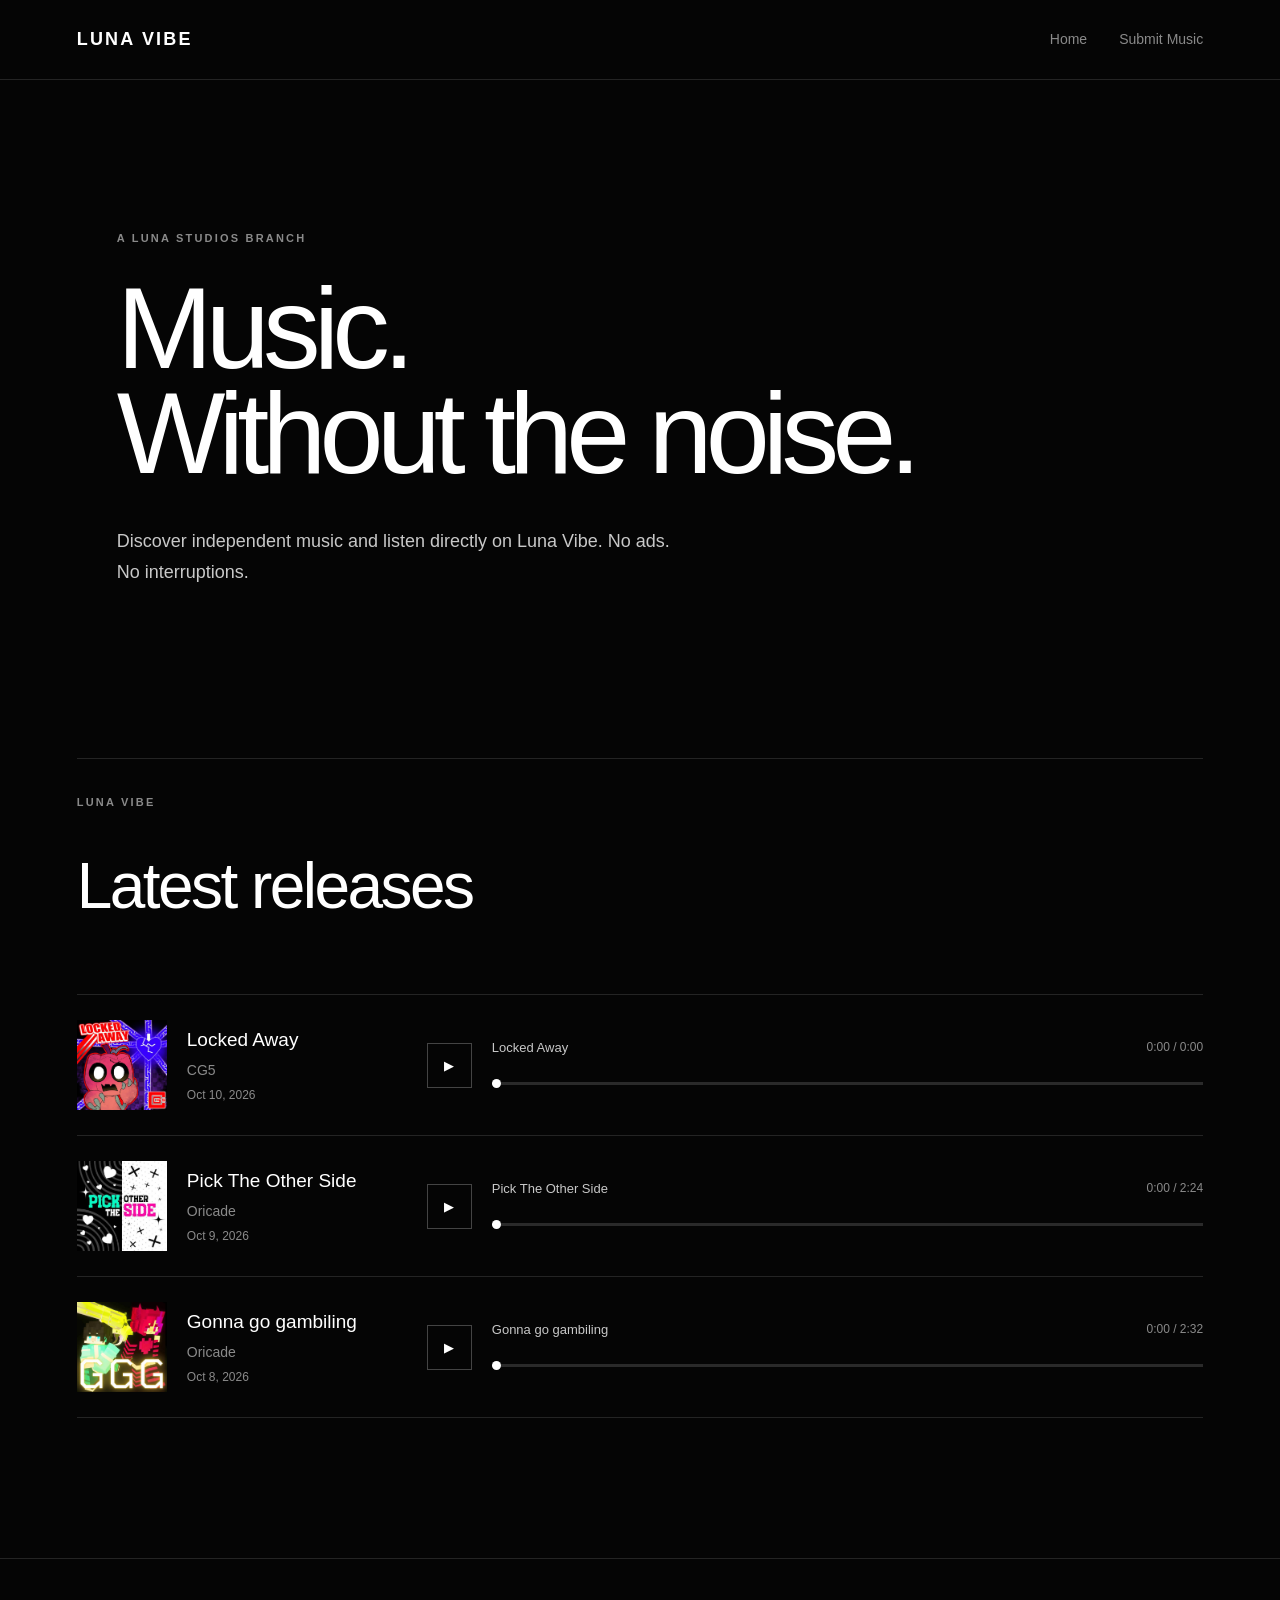
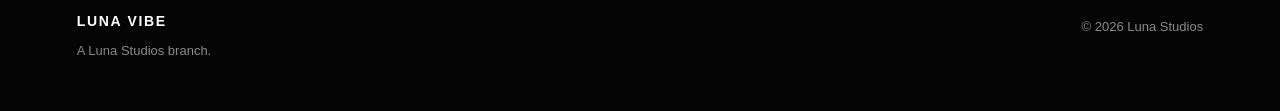
==== index.html @ 4214385b "Add files via upload" ====
<!DOCTYPE html>
<html lang="en">
<head>
    <meta charset="UTF-8">
    <meta name="viewport" content="width=device-width, initial-scale=1.0">

    <title>Luna Vibe</title>

    <link rel="stylesheet" href="css/style.css">
</head>

<body>

    <header class="navbar">

        <a href="index.html" class="logo">
            LUNA VIBE
        </a>

        <nav>
            <a href="index.html">Home</a>
            <a href="submit.html">Submit Music</a>
        </nav>

    </header>


    <main>

        <section class="hero">

            <p class="eyebrow">A LUNA STUDIOS BRANCH</p>

            <h1>Music.<br>Without the noise.</h1>

            <p class="hero-description">
                Discover independent music and listen directly on Luna Vibe.
                No ads. No interruptions.
            </p>

        </section>


        <section class="music-section">

            <div class="section-header">
                <p class="eyebrow">LUNA VIBE</p>
                <h2>Latest releases</h2>
            </div>


            <div id="song-list">

                <!-- Songs will be added here by JavaScript -->

                <div class="empty-state">
                    <p>No music has been released yet.</p>
                </div>

            </div>

        </section>

    </main>


    <footer>

        <div class="footer-left">
            <strong>LUNA VIBE</strong>
            <p>A Luna Studios branch.</p>
        </div>

        <div class="footer-right">
            <p>© 2026 Luna Studios</p>
        </div>

    </footer>


    <script src="js/songs.js"></script>
    <script src="js/player.js"></script>

</body>
</html>
---- css/style.css ----
/* =========================================
   LUNA VIBE
   Main Stylesheet
   ========================================= */

:root {
    --black: #050505;
    --dark-gray: #0d0d0d;
    --gray: #8a8a8a;
    --light-gray: #c8c8c8;
    --white: #ffffff;
    --border: #242424;
}

* {
    margin: 0;
    padding: 0;
    box-sizing: border-box;
}

html {
    scroll-behavior: smooth;
}

body {
    background: var(--black);
    color: var(--white);
    font-family: Arial, Helvetica, sans-serif;
    line-height: 1.5;
}

/* =========================================
   NAVIGATION
   ========================================= */

.navbar {
    width: 100%;
    height: 80px;

    display: flex;
    align-items: center;
    justify-content: space-between;

    padding: 0 6%;

    border-bottom: 1px solid var(--border);
}

.logo {
    color: var(--white);
    text-decoration: none;

    font-size: 18px;
    font-weight: 700;
    letter-spacing: 0.12em;
}

nav {
    display: flex;
    gap: 32px;
}

nav a {
    color: var(--gray);
    text-decoration: none;

    font-size: 14px;

    transition: color 0.2s ease;
}

nav a:hover {
    color: var(--white);
}

/* =========================================
   HERO
   ========================================= */

.hero {
    max-width: 1200px;

    margin: 0 auto;

    padding: 150px 6% 170px;
}

.eyebrow {
    color: var(--gray);

    font-size: 11px;
    font-weight: 700;

    letter-spacing: 0.2em;

    margin-bottom: 28px;
}

.hero h1 {
    max-width: 900px;

    font-size: clamp(60px, 9vw, 130px);

    font-weight: 500;

    letter-spacing: -0.06em;

    line-height: 0.92;

    margin-bottom: 40px;
}

.hero-description {
    max-width: 560px;

    color: var(--light-gray);

    font-size: 18px;

    line-height: 1.7;
}

/* =========================================
   MUSIC SECTION
   ========================================= */

.music-section {
    width: 88%;

    max-width: 1400px;

    margin: 0 auto;

    padding-bottom: 140px;
}

.section-header {
    border-top: 1px solid var(--border);

    padding-top: 35px;

    margin-bottom: 60px;
}

.section-header h2 {
    font-size: clamp(38px, 5vw, 70px);

    font-weight: 500;

    letter-spacing: -0.04em;
}

/* =========================================
   EMPTY STATE
   ========================================= */

.empty-state {
    border-top: 1px solid var(--border);
    border-bottom: 1px solid var(--border);

    padding: 60px 0;
}

.empty-state p {
    color: var(--gray);

    font-size: 16px;
}

/* =========================================
   FOOTER
   ========================================= */

footer {
    border-top: 1px solid var(--border);

    padding: 50px 6%;

    display: flex;
    justify-content: space-between;
    gap: 30px;
}

.footer-left strong {
    font-size: 14px;

    letter-spacing: 0.12em;
}

.footer-left p,
.footer-right p {
    color: var(--gray);

    font-size: 13px;

    margin-top: 8px;
}

/* =========================================
   MOBILE
   ========================================= */

@media (max-width: 700px) {

    .navbar {
        height: auto;

        padding: 25px 6%;

        align-items: flex-start;

        gap: 25px;
    }

    nav {
        gap: 18px;

        flex-direction: column;

        align-items: flex-end;
    }

    .hero {
        padding: 100px 6% 120px;
    }

    .hero h1 {
        font-size: clamp(52px, 15vw, 90px);
    }

    .hero-description {
        font-size: 16px;
    }

    .music-section {
        width: 88%;
    }

    footer {
        flex-direction: column;
    }
}

 /* =========================================
    SONG CARDS
    ========================================= */

.song-card {
    display: flex;
    align-items: center;
    gap: 30px;

    padding: 25px 0;

    border-top: 1px solid var(--border);

    transition: border-color 0.2s ease;
}

.song-card:last-child {
    border-bottom: 1px solid var(--border);
}

.song-card:hover {
    border-color: #444444;
}


/* =========================================
   SONG INFORMATION
   ========================================= */

.song-info {
    width: 320px;

    display: flex;
    align-items: center;

    gap: 20px;

    flex-shrink: 0;
}

.song-cover {
    width: 90px;
    height: 90px;

    object-fit: cover;

    background: var(--dark-gray);

    display: block;
}

.song-details h3 {
    font-size: 19px;

    font-weight: 500;

    margin-bottom: 5px;
}

.song-details p {
    color: var(--gray);

    font-size: 14px;
}


/* =========================================
   MUSIC PLAYER
   ========================================= */

.music-player {
    flex: 1;

    display: flex;
    align-items: center;

    gap: 20px;
}


/* =========================================
   PLAY BUTTON
   ========================================= */

.play-button {
    width: 45px;
    height: 45px;

    border: 1px solid #444444;

    background: transparent;

    color: var(--white);

    cursor: pointer;

    font-size: 13px;

    display: flex;
    align-items: center;
    justify-content: center;

    transition:
        background 0.2s ease,
        color 0.2s ease,
        border-color 0.2s ease;
}

.play-button:hover {
    background: var(--white);

    color: var(--black);

    border-color: var(--white);
}


/* =========================================
   PLAYER CONTENT
   ========================================= */

.player-content {
    flex: 1;
}

.player-top {
    display: flex;

    justify-content: space-between;

    gap: 20px;

    margin-bottom: 10px;
}

.player-title {
    color: var(--light-gray);

    font-size: 13px;
}

.player-time {
    color: var(--gray);

    font-size: 12px;

    white-space: nowrap;
}


/* =========================================
   PROGRESS BAR
   ========================================= */

.progress-bar {
    width: 100%;

    height: 3px;

    appearance: none;

    -webkit-appearance: none;

    background: #2a2a2a;

    outline: none;

    cursor: pointer;
}


/* Chrome / Edge / Safari */

.progress-bar::-webkit-slider-thumb {
    appearance: none;

    -webkit-appearance: none;

    width: 9px;
    height: 9px;

    border-radius: 50%;

    background: var(--white);

    cursor: pointer;
}


/* Firefox */

.progress-bar::-moz-range-thumb {
    width: 9px;
    height: 9px;

    border: none;

    border-radius: 50%;

    background: var(--white);

    cursor: pointer;
}


/* =========================================
   MOBILE
   ========================================= */

@media (max-width: 900px) {

    .song-card {
        align-items: flex-start;

        flex-direction: column;

        gap: 25px;
    }

    .song-info {
        width: 100%;
    }

    .music-player {
        width: 100%;
    }
}

.song-link {
    display: block;
    flex-shrink: 0;
}

.song-title-link {
    color: var(--white);
    text-decoration: none;
}

.song-title-link h3 {
    transition: color 0.2s ease;
}

.song-title-link:hover h3 {
    color: var(--gray);
}

.release-date {
    display: block;

    margin-top: 5px;

    color: var(--gray);

    font-size: 12px;
}


.new-release {
    display: inline-block;

    margin-left: 8px;

    color: var(--gray);

    font-size: 9px;
    font-weight: 700;

    letter-spacing: 0.12em;

    vertical-align: middle;
}


.song-title-link h3 {
    display: flex;
    align-items: center;
    gap: 4px;
}
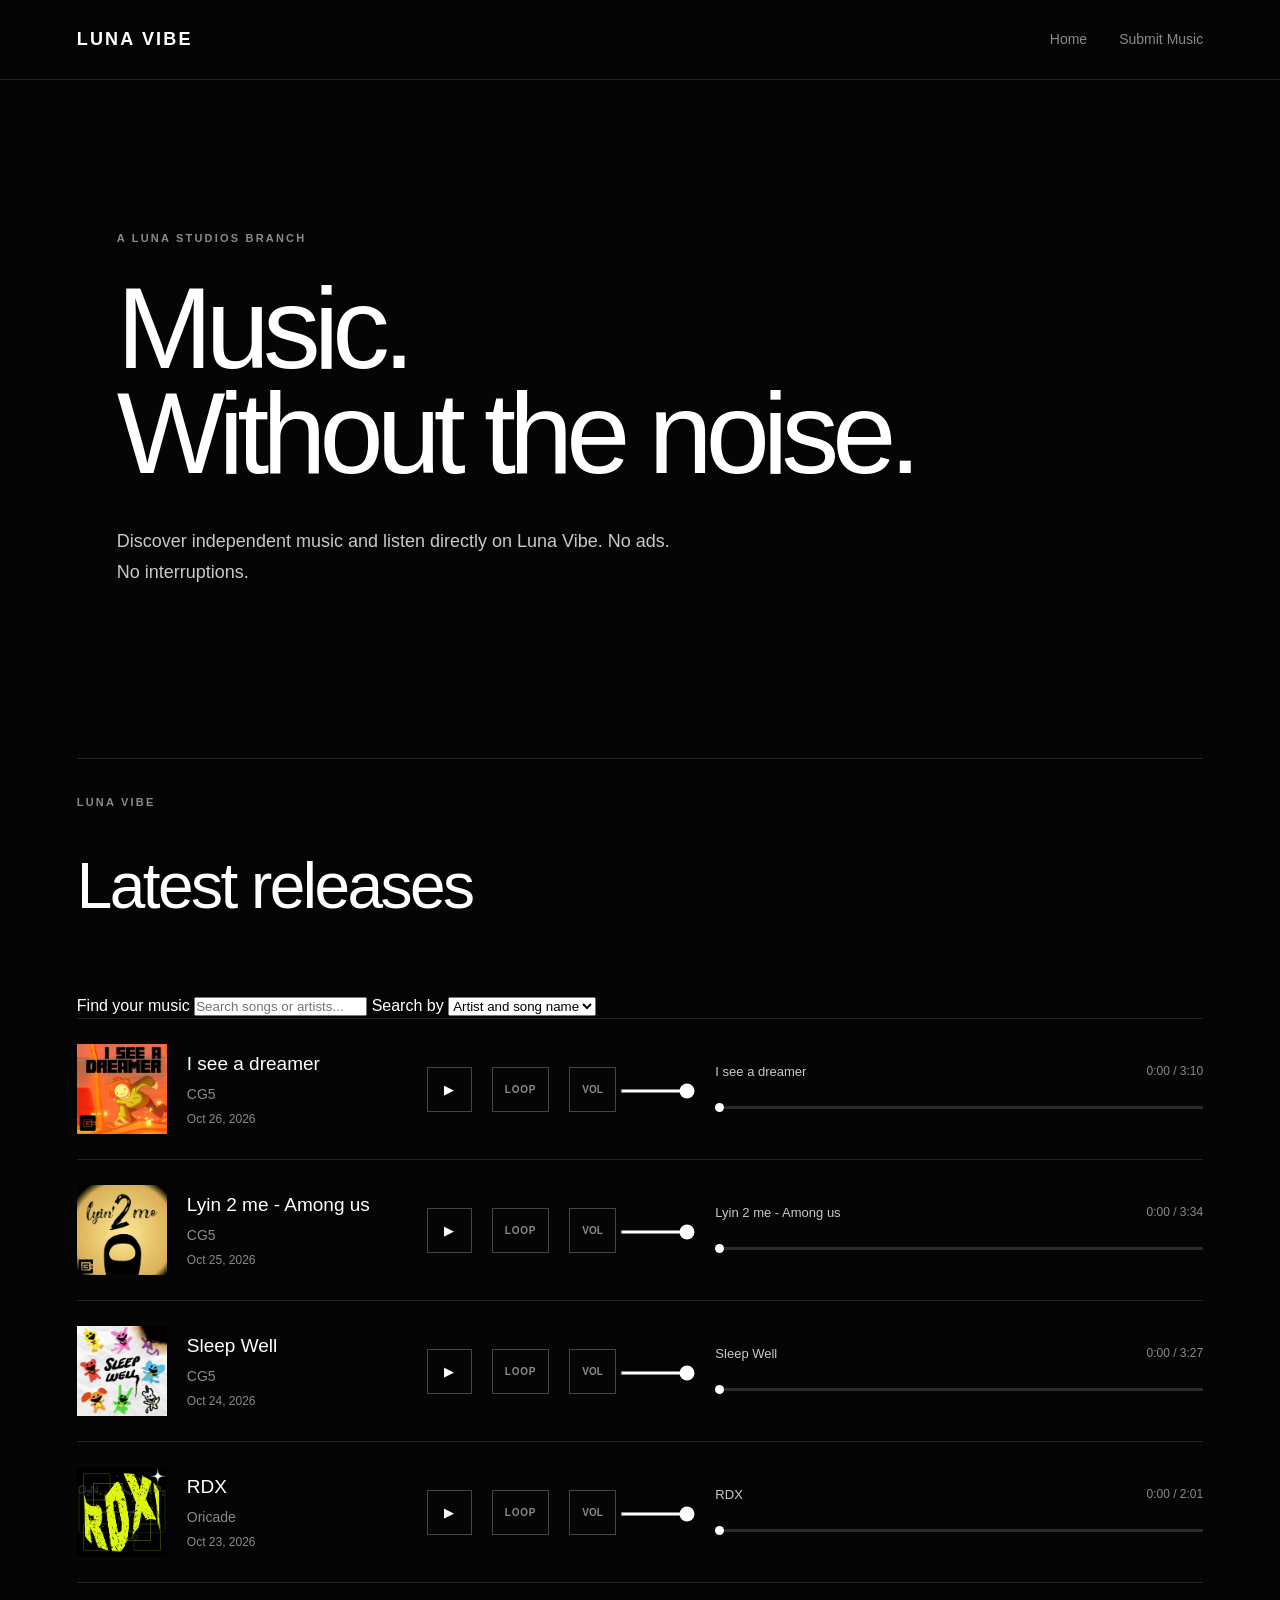
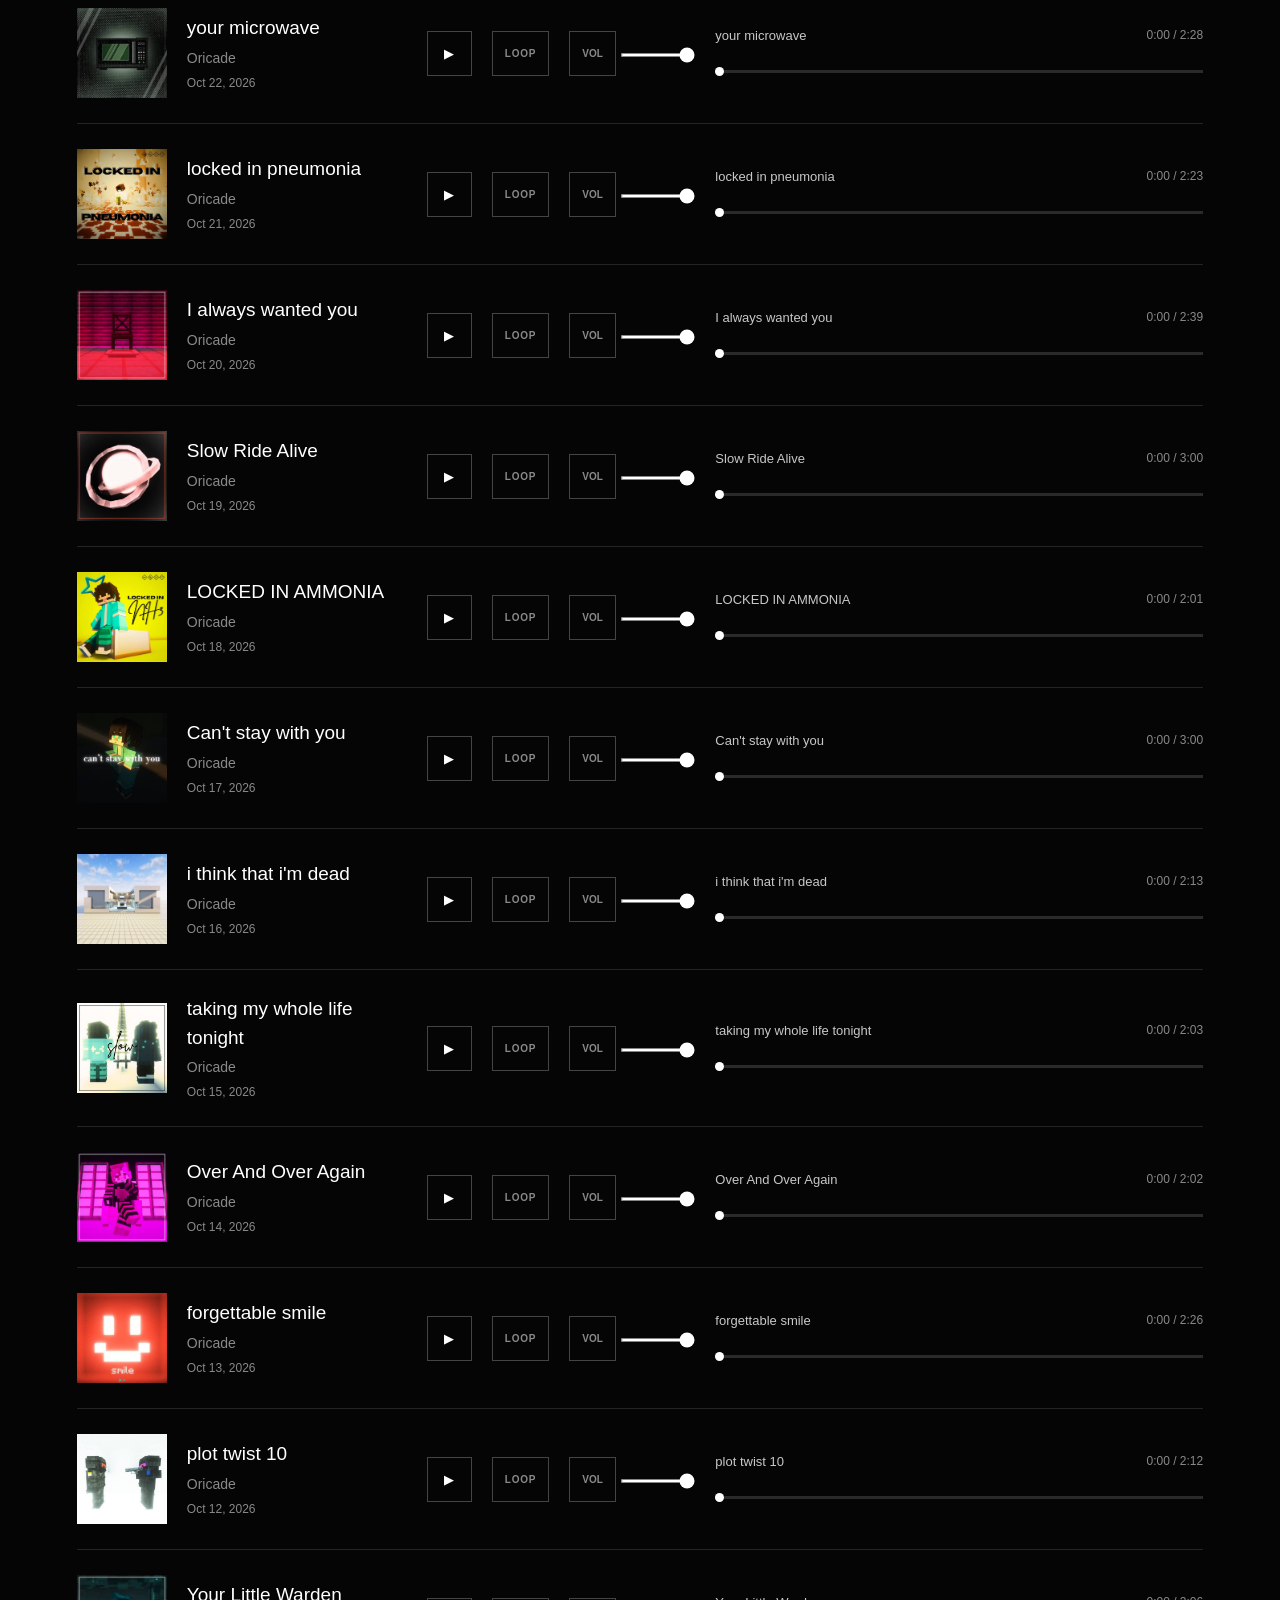
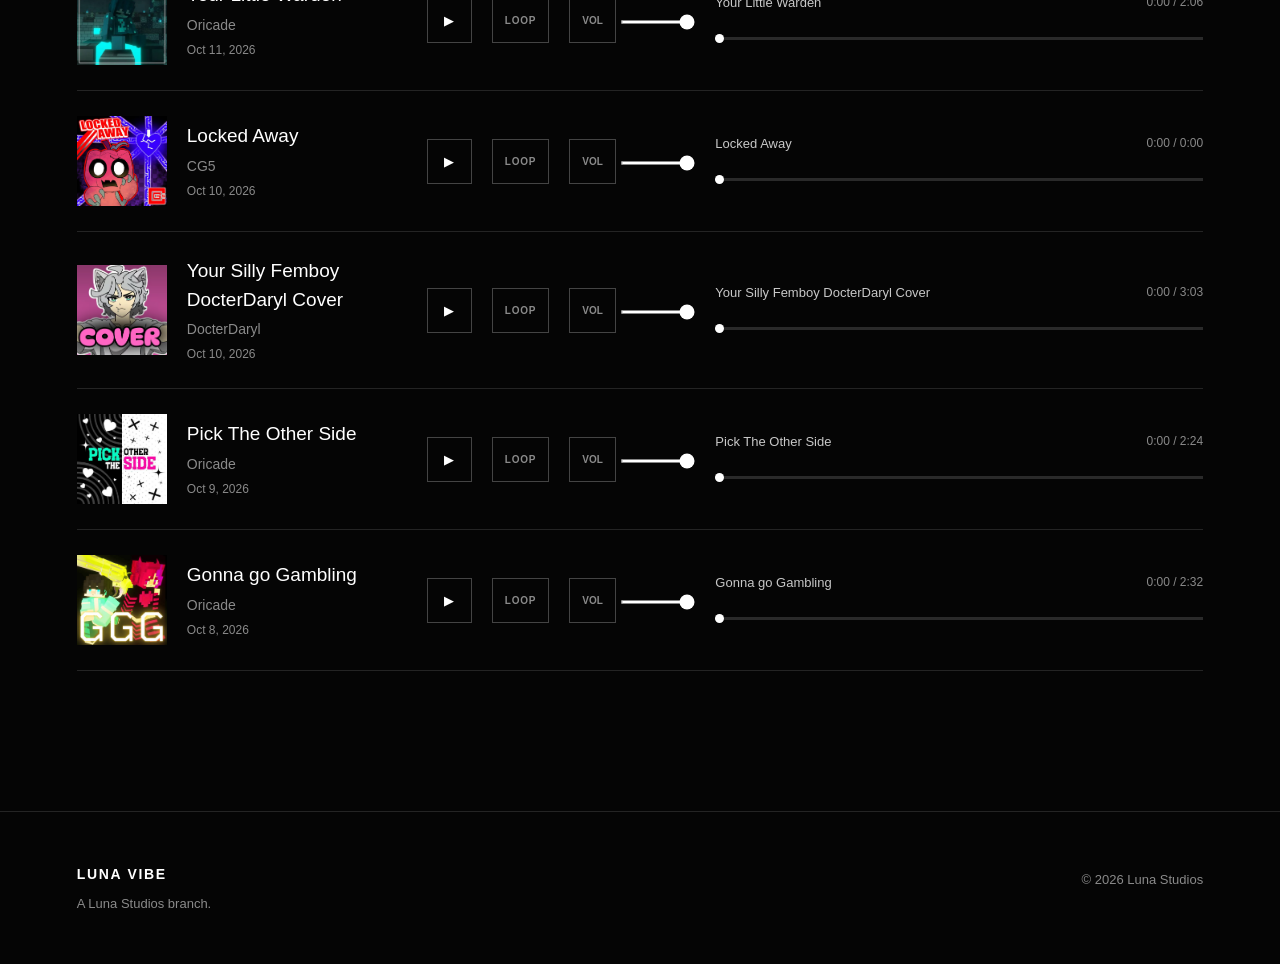
==== commit 68f4af77: "Update index.html" ====
--- a/index.html
+++ b/index.html
@@ -1,3 +1,4 @@
+
 <!DOCTYPE html>
 <html lang="en">
 <head>
@@ -24,7 +25,6 @@
 
     </header>
 
-
     <main>
 
         <section class="hero">
@@ -40,7 +40,6 @@
 
         </section>
 
-
         <section class="music-section">
 
             <div class="section-header">
@@ -48,10 +47,30 @@
                 <h2>Latest releases</h2>
             </div>
 
+            <section class="search-section" aria-label="Search music">
+
+                <label for="song-search">Find your music</label>
+
+                <input
+                    type="search"
+                    id="song-search"
+                    placeholder="Search songs or artists..."
+                    autocomplete="off"
+                >
+
+                <label for="search-filter">Search by</label>
+
+                <select id="search-filter">
+                    <option value="both">Artist and song name</option>
+                    <option value="artist">Artist</option>
+                    <option value="title">Song name</option>
+                </select>
+
+                <p id="search-count" aria-live="polite"></p>
+
+            </section>
 
             <div id="song-list">
-
-                <!-- Songs will be added here by JavaScript -->
 
                 <div class="empty-state">
                     <p>No music has been released yet.</p>
@@ -59,10 +78,18 @@
 
             </div>
 
+            <div
+                id="no-search-results"
+                class="empty-state"
+                role="status"
+                hidden
+            >
+                <p>No songs match your search. Try another name.</p>
+            </div>
+
         </section>
 
     </main>
-
 
     <footer>
 
@@ -77,9 +104,8 @@
 
     </footer>
 
-
     <script src="js/songs.js"></script>
     <script src="js/player.js"></script>
 
 </body>
-</html>+</html>
--- a/css/style.css
+++ b/css/style.css
@@ -518,4 +518,600 @@
     display: flex;
     align-items: center;
     gap: 4px;
-}+}
+
+.loop-button {
+    height: 45px;
+    padding: 0 12px;
+    border: 1px solid #444;
+    background: transparent;
+    color: var(--gray);
+    cursor: pointer;
+    font-size: 10px;
+    font-weight: 700;
+    letter-spacing: 0.08em;
+    transition:
+        background 0.2s ease,
+        color 0.2s ease,
+        border-color 0.2s ease;
+}
+
+.loop-button:hover {
+    background: var(--white);
+    color: var(--black);
+    border-color: var(--white);
+}
+
+.loop-button[aria-pressed="true"] {
+    background: var(--white);
+    color: var(--black);
+    border-color: var(--white);
+}
+
+/\* ========================================
+LUNA VIBE VOLUME CONTROL
+\======================================== \*/
+
+/* ========================================
+   LUNA VIBE VOLUME CONTROL V2
+======================================== */
+
+.volume-control {
+    display: flex;
+    align-items: center;
+    gap: 8px;
+    flex-shrink: 0;
+}
+
+.volume-button {
+    height: 45px;
+    padding: 0 12px;
+    border: 1px solid #444;
+    background: transparent;
+    color: var(--gray);
+    cursor: pointer;
+    font-size: 10px;
+    font-weight: 700;
+    white-space: nowrap;
+
+    transition:
+        background 0.2s ease,
+        color 0.2s ease,
+        border-color 0.2s ease;
+}
+
+.volume-button:hover {
+    background: var(--white);
+    color: var(--black);
+    border-color: var(--white);
+}
+
+.volume-button[aria-pressed="true"] {
+    color: var(--light-gray);
+    border-color: #666;
+}
+
+.volume-slider {
+    width: 75px;
+    height: 4px;
+    accent-color: var(--white);
+    cursor: pointer;
+    flex-shrink: 0;
+}
+
+.volume-slider:focus-visible,
+.volume-button:focus-visible {
+    outline: 2px solid var(--white);
+    outline-offset: 3px;
+}
+
+@media (max-width: 600px) {
+    .volume-control {
+        gap: 5px;
+    }
+
+    .volume-button {
+        height: 40px;
+        padding: 0 8px;
+    }
+
+    .volume-slider {
+        width: 50px;
+    }
+}
+
+
+
+/* SONG PAGE EXTRA PLAYER CONTROLS */
+
+.song-extra-controls {
+    display: flex;
+    align-items: center;
+    justify-content: space-between;
+    flex-wrap: wrap;
+    gap: 12px;
+    margin-top: 14px;
+}
+
+.song-extra-controls .volume-control {
+    display: flex;
+    align-items: center;
+    gap: 8px;
+}
+
+.song-extra-controls .volume-button {
+    height: 40px;
+    padding: 0 12px;
+    border: 1px solid #444;
+    background: transparent;
+    color: var(--gray);
+    cursor: pointer;
+    font-size: 10px;
+    font-weight: 700;
+    white-space: nowrap;
+    transition:
+        background 0.2s ease,
+        color 0.2s ease,
+        border-color 0.2s ease;
+}
+
+.song-extra-controls .volume-button:hover {
+    background: var(--white);
+    color: var(--black);
+    border-color: var(--white);
+}
+
+.song-extra-controls .volume-button[aria-pressed="true"] {
+    color: var(--light-gray);
+    border-color: #666;
+}
+
+.song-extra-controls .volume-slider {
+    width: 90px;
+    height: 4px;
+    accent-color: var(--white);
+    cursor: pointer;
+}
+
+.song-extra-controls .volume-button:focus-visible,
+.song-extra-controls .volume-slider:focus-visible {
+    outline: 2px solid var(--white);
+    outline-offset: 3px;
+}
+
+@media (max-width: 600px) {
+    .song-extra-controls {
+        gap: 10px;
+    }
+
+    .song-extra-controls .volume-control {
+        gap: 5px;
+    }
+
+    .song-extra-controls .volume-button {
+        padding: 0 8px;
+    }
+
+    .song-extra-controls .volume-slider {
+        width: 65px;
+    }
+}
+
+
+
+/* =========================================
+   LUNA VIBE — MOBILE REDESIGN
+   Append this block to the END of style.css
+   ========================================= */
+
+/* Prevent accidental horizontal scrolling */
+html {
+    -webkit-text-size-adjust: 100%;
+}
+
+body {
+    min-width: 0;
+    overflow-wrap: break-word;
+}
+
+img,
+video {
+    max-width: 100%;
+}
+
+/* =========================================
+   TABLETS AND PHONES
+   ========================================= */
+
+@media (max-width: 700px) {
+
+    /* Navigation */
+    .navbar {
+        width: 100%;
+        height: auto;
+        min-height: 68px;
+        padding: 20px 5%;
+        display: flex;
+        flex-wrap: wrap;
+        align-items: center;
+        justify-content: space-between;
+        gap: 18px;
+    }
+
+    .logo {
+        font-size: 16px;
+        letter-spacing: 0.1em;
+    }
+
+    nav {
+        width: 100%;
+        display: flex;
+        flex-direction: row;
+        flex-wrap: wrap;
+        align-items: center;
+        justify-content: flex-start;
+        gap: 12px 22px;
+    }
+
+    nav a {
+        font-size: 14px;
+        padding: 4px 0;
+    }
+
+    /* Hero */
+    .hero {
+        width: 100%;
+        padding: 76px 5% 85px;
+    }
+
+    .eyebrow {
+        font-size: 10px;
+        line-height: 1.6;
+        margin-bottom: 20px;
+        letter-spacing: 0.16em;
+    }
+
+    .hero h1 {
+        max-width: 100%;
+        font-size: clamp(44px, 12vw, 76px);
+        line-height: 0.98;
+        letter-spacing: -0.055em;
+        margin-bottom: 26px;
+        overflow-wrap: anywhere;
+    }
+
+    .hero-description {
+        max-width: 100%;
+        font-size: 16px;
+        line-height: 1.75;
+    }
+
+    /* Music section */
+    .music-section {
+        width: 90%;
+        max-width: none;
+        padding-bottom: 80px;
+    }
+
+    .section-header {
+        padding-top: 24px;
+        margin-bottom: 32px;
+    }
+
+    .section-header h2 {
+        font-size: clamp(32px, 9vw, 52px);
+        line-height: 1.08;
+        letter-spacing: -0.04em;
+    }
+
+    .empty-state {
+        padding: 36px 0;
+    }
+
+    .empty-state p {
+        font-size: 15px;
+    }
+
+    /* Song cards */
+    .song-card {
+        width: 100%;
+        min-width: 0;
+        display: flex;
+        flex-direction: column;
+        align-items: stretch;
+        gap: 22px;
+        padding: 22px 0;
+    }
+
+    .song-info {
+        width: 100%;
+        min-width: 0;
+        display: flex;
+        align-items: center;
+        gap: 15px;
+        flex-shrink: 1;
+    }
+
+    .song-link {
+        flex-shrink: 0;
+    }
+
+    .song-cover {
+        display: block;
+        width: 76px;
+        height: 76px;
+        max-width: 76px;
+        object-fit: cover;
+    }
+
+    .song-details {
+        min-width: 0;
+        flex: 1;
+    }
+
+    .song-details h3 {
+        font-size: 16px;
+        line-height: 1.4;
+        margin-bottom: 4px;
+        overflow-wrap: anywhere;
+    }
+
+    .song-title-link h3 {
+        display: flex;
+        flex-wrap: wrap;
+        align-items: center;
+        gap: 5px;
+    }
+
+    .song-details p {
+        font-size: 13px;
+        overflow-wrap: anywhere;
+    }
+
+    .release-date {
+        margin-top: 5px;
+        font-size: 11px;
+    }
+
+    .new-release {
+        margin-left: 0;
+        font-size: 9px;
+    }
+
+    /* Main player layout */
+    .music-player {
+        width: 100%;
+        min-width: 0;
+        display: grid;
+        grid-template-columns: 44px minmax(0, 1fr);
+        align-items: center;
+        gap: 14px 12px;
+    }
+
+    .play-button {
+        width: 44px;
+        height: 44px;
+        min-width: 44px;
+        font-size: 13px;
+    }
+
+    .player-content {
+        width: 100%;
+        min-width: 0;
+    }
+
+    .player-top {
+        display: flex;
+        align-items: center;
+        justify-content: space-between;
+        flex-wrap: wrap;
+        gap: 6px 12px;
+        margin-bottom: 12px;
+    }
+
+    .player-title {
+        min-width: 0;
+        font-size: 12px;
+        overflow-wrap: anywhere;
+    }
+
+    .player-time {
+        flex-shrink: 0;
+        font-size: 11px;
+    }
+
+    .progress-bar {
+        display: block;
+        width: 100%;
+        height: 5px;
+        min-width: 0;
+        touch-action: pan-y;
+    }
+
+    .progress-bar::-webkit-slider-thumb {
+        width: 13px;
+        height: 13px;
+    }
+
+    .progress-bar::-moz-range-thumb {
+        width: 13px;
+        height: 13px;
+    }
+
+    /* Loop and volume controls inside song cards */
+    .song-card .music-player > .loop-button,
+    .song-card .music-player > .volume-control {
+        grid-column: 1 / -1;
+        min-width: 0;
+    }
+
+    .loop-button {
+        min-height: 44px;
+        height: 44px;
+        padding: 0 14px;
+        font-size: 10px;
+    }
+
+    .volume-control {
+        max-width: 100%;
+        flex-wrap: wrap;
+        gap: 10px;
+    }
+
+    .volume-button {
+        min-height: 44px;
+        height: 44px;
+        padding: 0 12px;
+        font-size: 10px;
+    }
+
+    .volume-slider {
+        width: clamp(65px, 22vw, 100px);
+        max-width: 100%;
+        height: 6px;
+    }
+
+    /* Extra controls on individual song pages */
+    .song-extra-controls {
+        width: 100%;
+        min-width: 0;
+        display: flex;
+        flex-direction: column;
+        align-items: stretch;
+        justify-content: flex-start;
+        gap: 14px;
+        margin-top: 18px;
+    }
+
+    .song-extra-controls .volume-control {
+        width: 100%;
+        min-width: 0;
+        display: flex;
+        flex-wrap: wrap;
+        align-items: center;
+        gap: 10px;
+    }
+
+    .song-extra-controls .volume-button {
+        min-height: 44px;
+        height: 44px;
+        padding: 0 12px;
+    }
+
+    .song-extra-controls .volume-slider {
+        width: clamp(75px, 25vw, 120px);
+        max-width: 100%;
+        height: 6px;
+    }
+
+    /* Footer */
+    footer {
+        width: 100%;
+        padding: 35px 5%;
+        display: flex;
+        flex-direction: column;
+        align-items: flex-start;
+        gap: 24px;
+    }
+
+    .footer-left strong {
+        font-size: 13px;
+    }
+
+    .footer-left p,
+    .footer-right p {
+        font-size: 12px;
+        line-height: 1.7;
+        overflow-wrap: anywhere;
+    }
+
+    /* Touch feedback */
+    .play-button,
+    .loop-button,
+    .volume-button {
+        -webkit-tap-highlight-color: transparent;
+    }
+
+    .play-button:focus-visible,
+    .loop-button:focus-visible,
+    nav a:focus-visible,
+    .song-title-link:focus-visible {
+        outline: 2px solid var(--white);
+        outline-offset: 4px;
+    }
+}
+
+/* =========================================
+   SMALL PHONES
+   ========================================= */
+
+@media (max-width: 380px) {
+
+    .navbar {
+        padding: 18px 5%;
+    }
+
+    nav {
+        gap: 10px 16px;
+    }
+
+    .hero {
+        padding-top: 58px;
+        padding-bottom: 68px;
+    }
+
+    .hero h1 {
+        font-size: clamp(40px, 11.5vw, 52px);
+    }
+
+    .music-section {
+        width: 90%;
+    }
+
+    .song-cover {
+        width: 64px;
+        height: 64px;
+        max-width: 64px;
+    }
+
+    .song-info {
+        gap: 12px;
+    }
+
+    .song-details h3 {
+        font-size: 15px;
+    }
+
+    .music-player {
+        gap: 12px 9px;
+    }
+
+    .volume-control,
+    .song-extra-controls .volume-control {
+        gap: 8px;
+    }
+
+    .volume-slider {
+        width: 65px;
+    }
+
+    .song-extra-controls .volume-slider {
+        width: 75px;
+    }
+}
+
+/* Respect the user's reduced-motion preference */
+@media (prefers-reduced-motion: reduce) {
+    html {
+        scroll-behavior: auto;
+    }
+
+    *,
+    *::before,
+    *::after {
+        transition-duration: 0.01ms !important;
+        animation-duration: 0.01ms !important;
+        animation-iteration-count: 1 !important;
+    }
+}
+
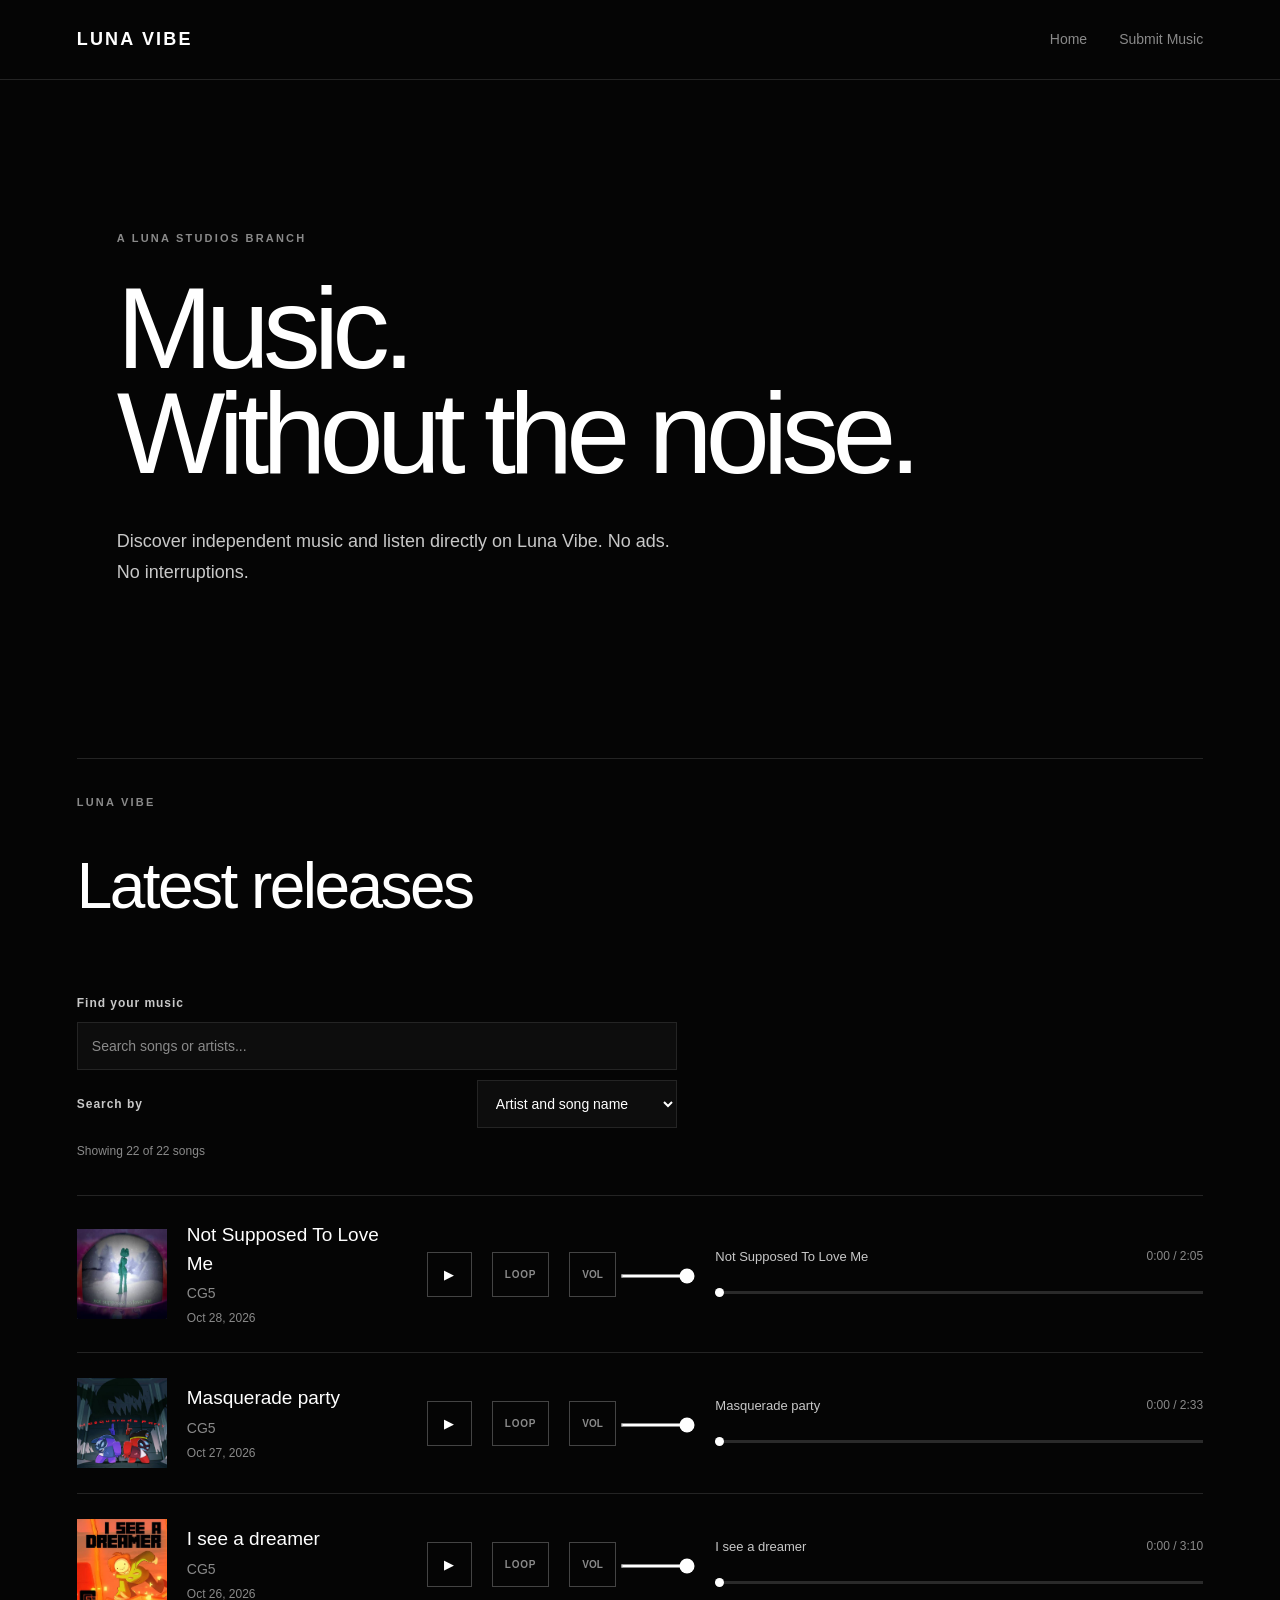
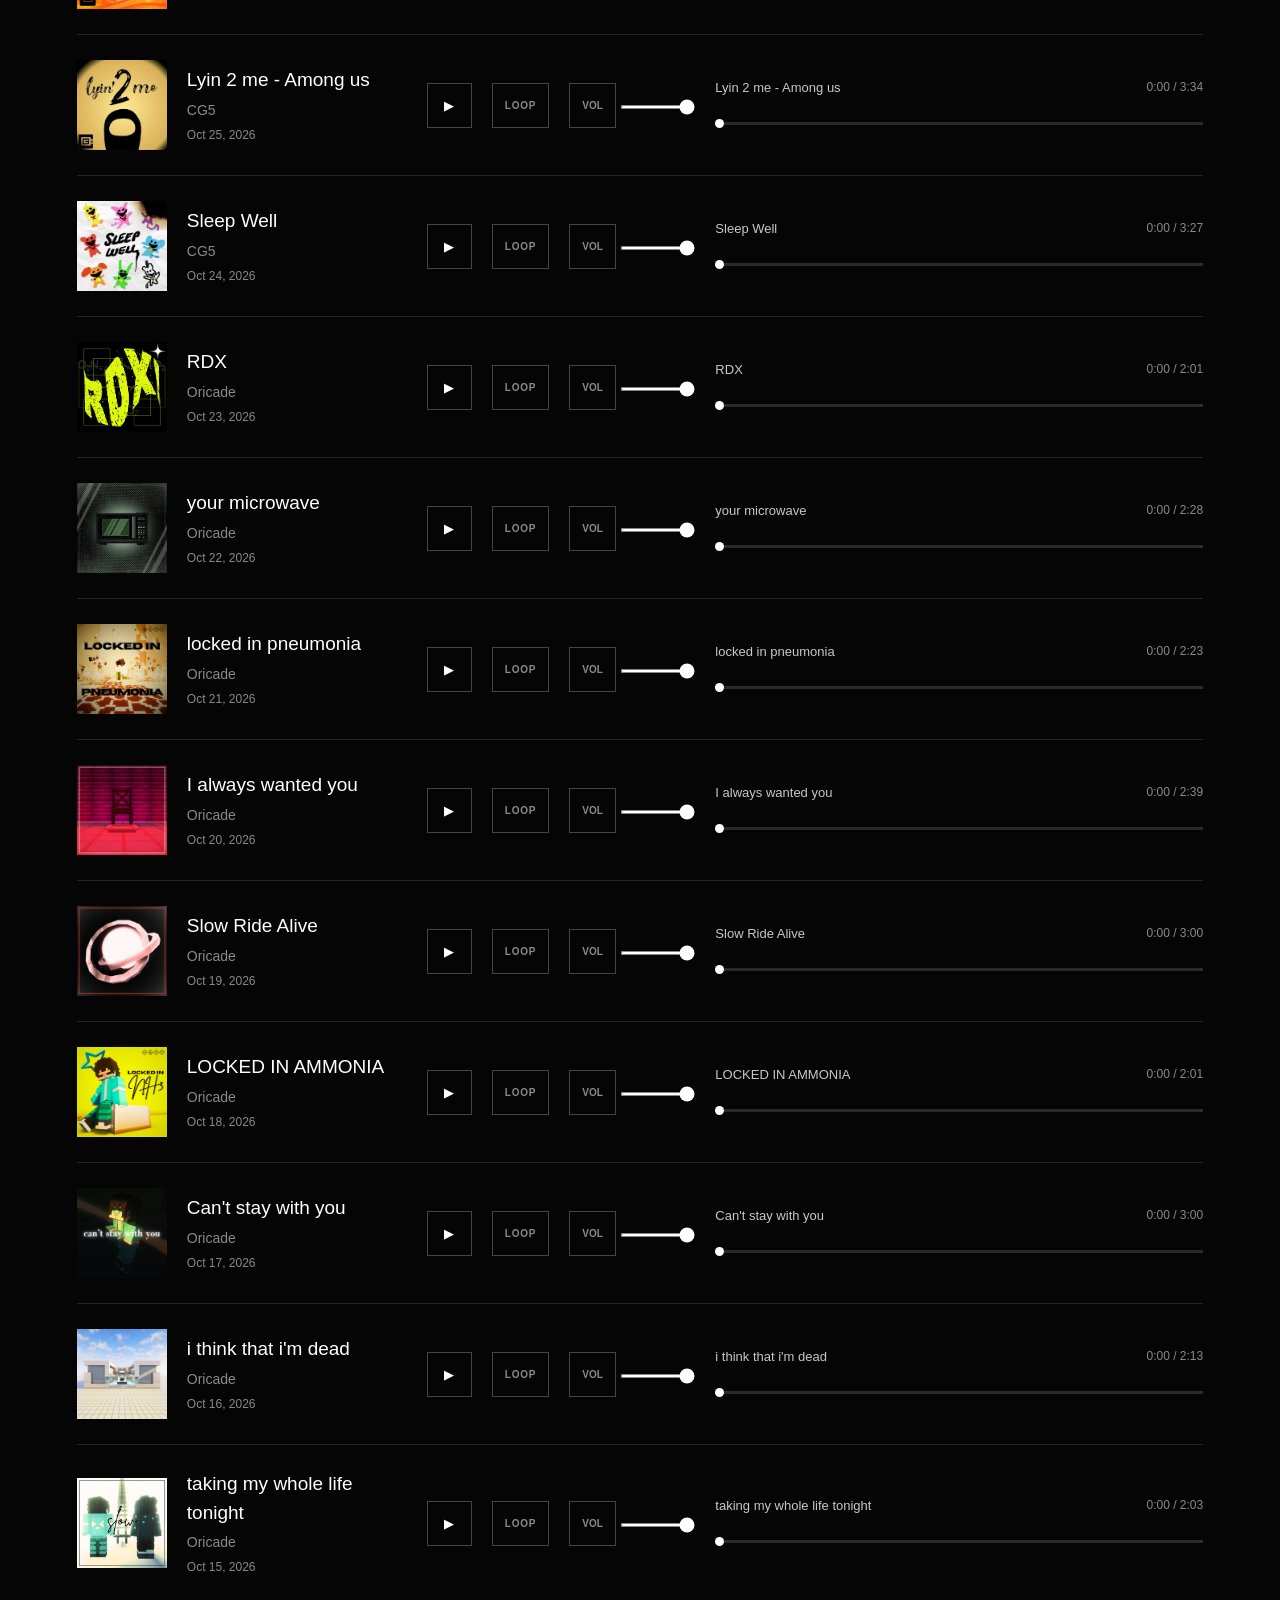
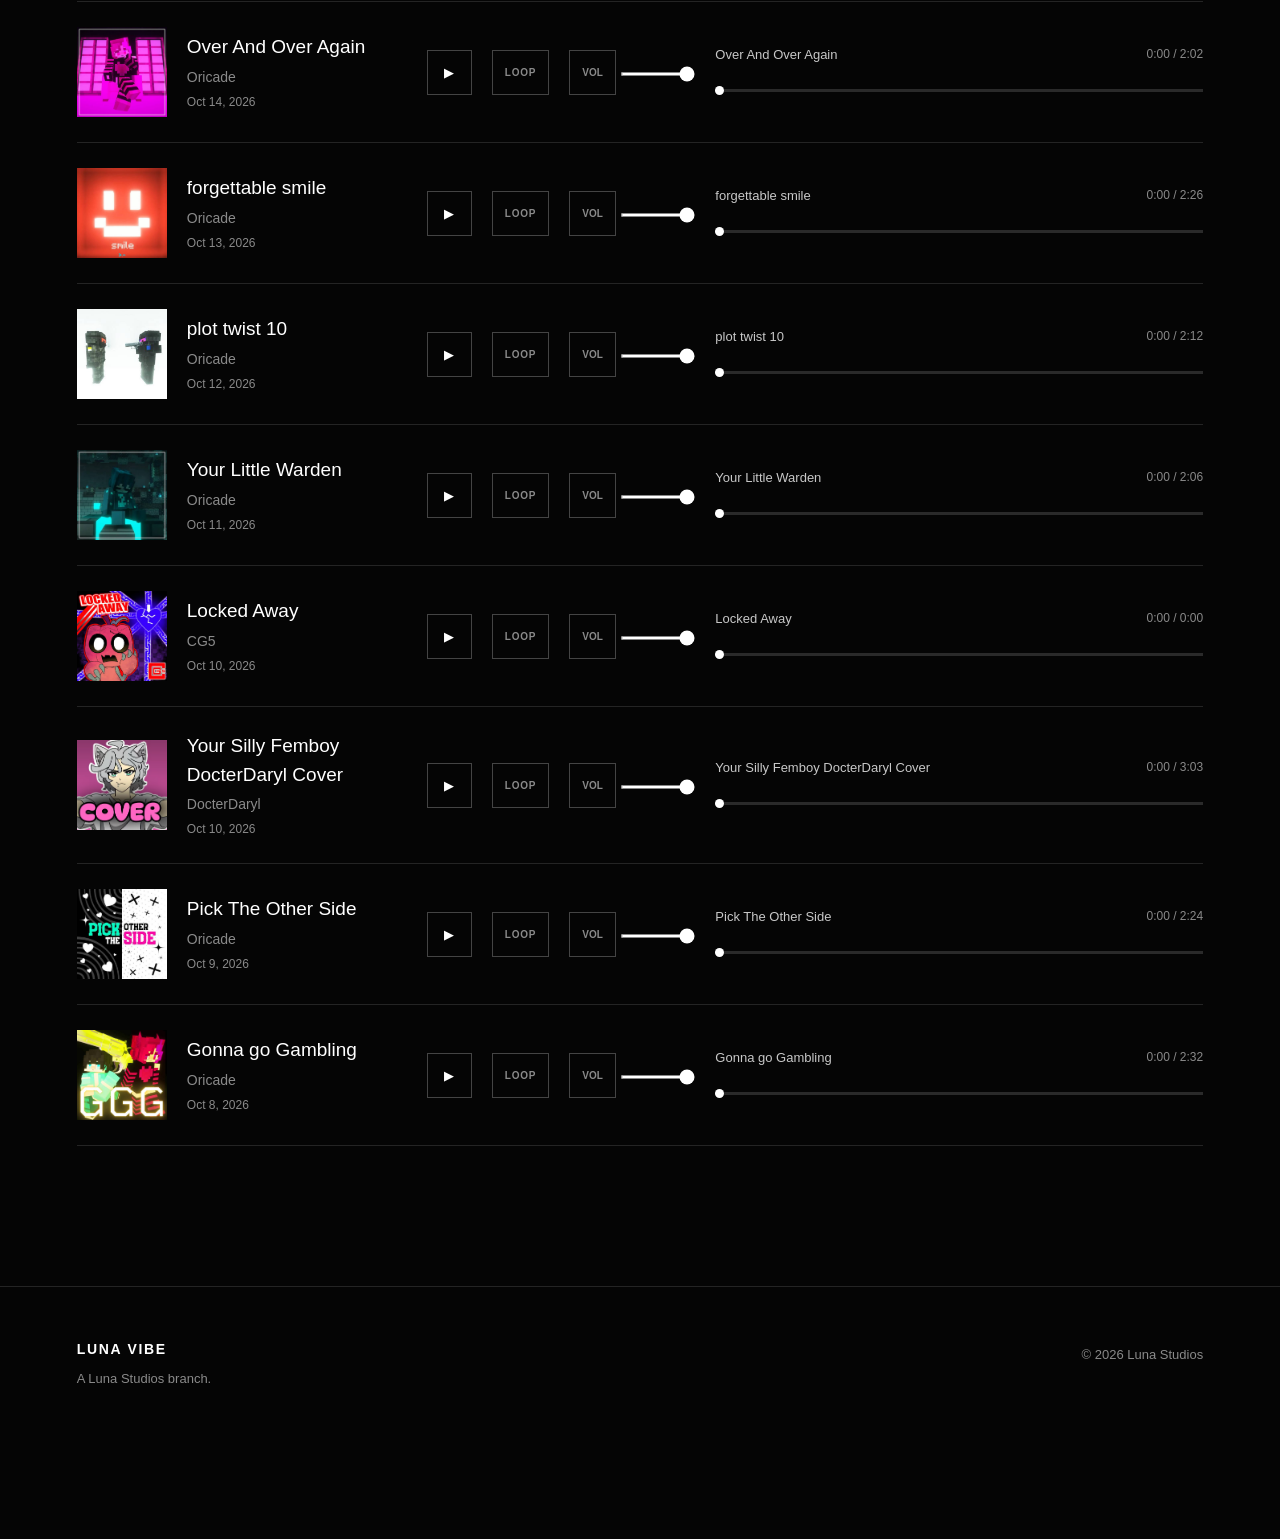
==== commit b93380fd: "Update index.html" ====
--- a/index.html
+++ b/index.html
@@ -91,6 +91,63 @@
 
     </main>
 
+    <!-- LUNA VIBE MINI PLAYER -->
+    <section
+        id="mini-player"
+        class="mini-player"
+        aria-label="Mini music player"
+        hidden
+    >
+        <img
+            id="mini-cover"
+            class="mini-cover"
+            src=""
+            alt=""
+        >
+
+        <div class="mini-song-info">
+            <span id="mini-title" class="mini-title">Nothing playing</span>
+            <span id="mini-artist" class="mini-artist"></span>
+        </div>
+
+        <button
+            id="mini-play"
+            class="mini-control"
+            type="button"
+            aria-label="Pause"
+        >Ⅱ</button>
+
+        <button
+            id="mini-stop"
+            class="mini-control"
+            type="button"
+            aria-label="Stop and reset song"
+        >■</button>
+
+        <div class="mini-progress-container">
+            <span id="mini-current-time" class="mini-time">0:00</span>
+
+            <input
+                id="mini-progress"
+                class="mini-progress"
+                type="range"
+                min="0"
+                max="100"
+                value="0"
+                aria-label="Seek through current song"
+            >
+
+            <span id="mini-duration" class="mini-time">0:00</span>
+        </div>
+
+        <button
+            id="mini-close"
+            class="mini-control mini-close"
+            type="button"
+            aria-label="Close mini player"
+        >×</button>
+    </section>
+
     <footer>
 
         <div class="footer-left">
--- a/css/style.css
+++ b/css/style.css
@@ -1115,3 +1115,286 @@
     }
 }
 
+
+
+/* =========================================
+   LUNA VIBE SEARCH
+   ========================================= */
+
+.search-section {
+    display: grid;
+    grid-template-columns: minmax(0, 1fr);
+    gap: 10px;
+    max-width: 600px;
+    margin-bottom: 35px;
+}
+
+.search-section label {
+    color: var(--light-gray);
+    font-size: 12px;
+    font-weight: 700;
+    letter-spacing: 0.08em;
+    margin-top: 8px;
+}
+
+.search-section input,
+.search-section select {
+    width: 100%;
+    min-width: 0;
+    min-height: 48px;
+    padding: 12px 14px;
+    border: 1px solid var(--border);
+    border-radius: 0;
+    background: var(--dark-gray);
+    color: var(--white);
+    font: inherit;
+    font-size: 14px;
+}
+
+.search-section input::placeholder {
+    color: var(--gray);
+}
+
+.search-section input:focus,
+.search-section select:focus {
+    outline: 2px solid var(--light-gray);
+    outline-offset: 3px;
+    border-color: var(--light-gray);
+}
+
+#search-count {
+    min-height: 18px;
+    color: var(--gray);
+    font-size: 12px;
+    margin-top: 4px;
+}
+
+#no-search-results[hidden] {
+    display: none;
+}
+
+#no-search-results {
+    margin-top: 10px;
+}
+
+@media (min-width: 600px) {
+    .search-section {
+        grid-template-columns: minmax(0, 1fr) 200px;
+        align-items: center;
+        column-gap: 14px;
+    }
+
+    .search-section label {
+        margin-top: 0;
+    }
+
+    .search-section label:first-child {
+        grid-column: 1 / -1;
+    }
+
+    #song-search {
+        grid-column: 1 / -1;
+    }
+
+    #search-count {
+        grid-column: 1 / -1;
+    }
+}
+
+
+/* Fix: hide songs that don't match the search */
+.song-card[hidden] {
+    display: none !important;
+}
+
+
+
+
+
+/* =========================================
+   LUNA VIBE — FLOATING MINI PLAYER
+   ========================================= */
+
+body {
+    padding-bottom: 100px;
+}
+
+.mini-player[hidden] {
+    display: none !important;
+}
+
+.mini-player {
+    position: fixed;
+    z-index: 9999;
+    left: 0;
+    right: 0;
+    bottom: 0;
+
+    display: grid;
+    grid-template-columns: 52px minmax(100px, 1fr) 42px 42px;
+    align-items: center;
+    gap: 12px;
+
+    padding: 14px 5%;
+    background: #0d0d0d;
+    border-top: 1px solid #383838;
+    box-shadow: 0 -8px 30px rgba(0, 0, 0, 0.45);
+
+    color: #ffffff;
+}
+
+.mini-cover {
+    width: 52px;
+    height: 52px;
+    object-fit: cover;
+    background: #242424;
+}
+
+.mini-song-info {
+    min-width: 0;
+    display: flex;
+    flex-direction: column;
+    gap: 3px;
+}
+
+.mini-title,
+.mini-artist {
+    overflow: hidden;
+    text-overflow: ellipsis;
+    white-space: nowrap;
+}
+
+.mini-title {
+    color: #ffffff;
+    font-size: 14px;
+    font-weight: 700;
+}
+
+.mini-artist {
+    color: #8a8a8a;
+    font-size: 12px;
+}
+
+.mini-control {
+    width: 42px;
+    height: 42px;
+
+    display: flex;
+    align-items: center;
+    justify-content: center;
+
+    border: 1px solid #444444;
+    background: transparent;
+    color: #ffffff;
+
+    font-size: 16px;
+    cursor: pointer;
+    transition: background 0.2s ease, color 0.2s ease;
+}
+
+.mini-control:hover {
+    background: #ffffff;
+    color: #050505;
+}
+
+.mini-control:focus-visible,
+.mini-progress:focus-visible {
+    outline: 2px solid #ffffff;
+    outline-offset: 3px;
+}
+
+.mini-progress-container {
+    grid-column: 2 / 4;
+    display: flex;
+    align-items: center;
+    gap: 10px;
+    min-width: 0;
+}
+
+.mini-progress {
+    flex: 1;
+    width: 100%;
+    min-width: 0;
+    height: 4px;
+    accent-color: #ffffff;
+    cursor: pointer;
+}
+
+.mini-time {
+    color: #8a8a8a;
+    font-size: 11px;
+    white-space: nowrap;
+    font-variant-numeric: tabular-nums;
+}
+
+.mini-close {
+    grid-column: 4;
+    grid-row: 1;
+    font-size: 23px;
+}
+
+/* Desktop layout */
+@media (min-width: 701px) {
+    .mini-player {
+        grid-template-columns: 52px minmax(140px, 1fr) 42px 42px
+                               minmax(180px, 1.5fr) 42px;
+        gap: 16px;
+        padding: 14px 4%;
+    }
+
+    .mini-progress-container {
+        grid-column: auto;
+        grid-row: 1;
+    }
+
+    .mini-close {
+        grid-column: auto;
+        grid-row: 1;
+    }
+}
+
+/* Mobile layout */
+@media (max-width: 700px) {
+    body {
+        padding-bottom: 125px;
+    }
+
+    .mini-player {
+        grid-template-columns: 44px minmax(0, 1fr) 38px 38px;
+        gap: 9px;
+        padding: 12px 4%;
+    }
+
+    .mini-cover {
+        width: 44px;
+        height: 44px;
+    }
+
+    .mini-title {
+        font-size: 12px;
+    }
+
+    .mini-artist {
+        font-size: 11px;
+    }
+
+    .mini-control {
+        width: 38px;
+        height: 38px;
+    }
+
+    .mini-progress-container {
+        grid-column: 1 / 5;
+        grid-row: 2;
+        gap: 8px;
+    }
+
+    .mini-close {
+        grid-column: 4;
+        grid-row: 1;
+    }
+
+    .mini-time {
+        font-size: 10px;
+    }
+}
